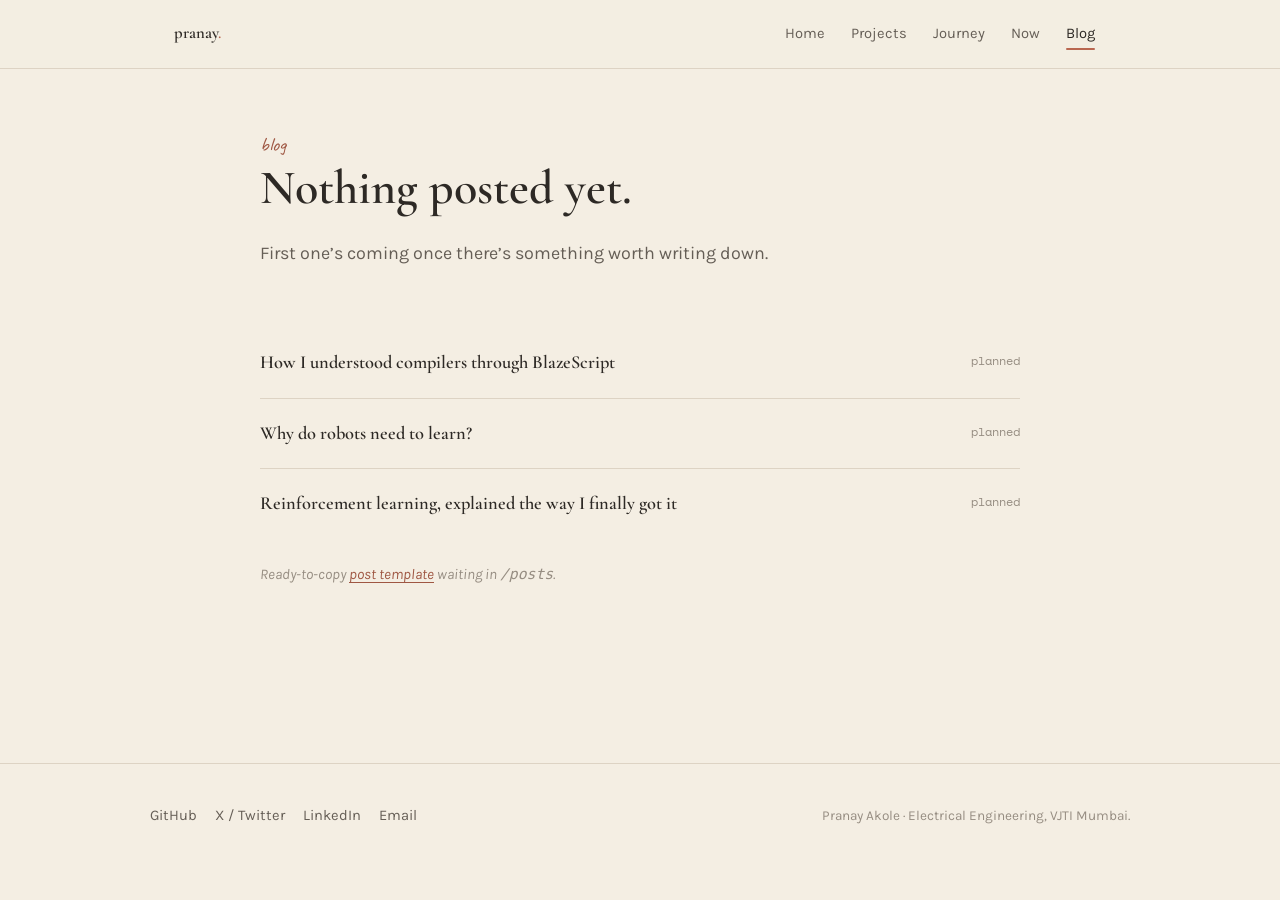
==== blog.html @ 7e92f746 "Add portfolio website" ====
<!DOCTYPE html>
<html lang="en">
<head>
<meta charset="UTF-8">
<meta name="viewport" content="width=device-width, initial-scale=1.0">
<title>Blog — Pranay Akole</title>
<meta name="description" content="Notes on what I'm learning.">
<link rel="preconnect" href="https://fonts.googleapis.com">
<link rel="preconnect" href="https://fonts.gstatic.com" crossorigin>
<link href="https://fonts.googleapis.com/css2?family=Cormorant+Garamond:wght@500;600;700&family=Karla:wght@400;500;600&family=Space+Mono:wght@400;500&family=Caveat:wght@500;600&display=swap" rel="stylesheet">
<link rel="stylesheet" href="css/style.css">
<meta name="theme-color" content="#f4eee3">
<link rel="icon" href="data:,">
</head>
<body>

<header class="site-header">
  <div class="site-header__inner">
    <a class="brand" href="index.html">pranay<span class="dot">.</span></a>
    <button class="nav-toggle" aria-expanded="false" aria-label="Toggle navigation">menu</button>
    <nav class="nav">
      <a href="index.html">Home</a>
      <a href="projects.html">Projects</a>
      <a href="journey.html">Journey</a>
      <a href="now.html">Now</a>
      <a href="blog.html" aria-current="page">Blog</a>
    </nav>
  </div>
</header>

<main>

  <section class="page-head wrap">
    <span class="page-head__kicker">blog</span>
    <h1>Nothing posted yet.</h1>
    <p class="lede">First one&rsquo;s coming once there&rsquo;s something worth writing down.</p>
  </section>

  <section class="section wrap" style="border-top:none; padding-top:0;">
    <ul style="list-style:none; margin:0; padding:0;">
      <li class="post-row" style="cursor:default;">
        <span class="post-row__title" style="display:block;">How I understood compilers through BlazeScript</span>
        <span class="post-row__meta">planned</span>
      </li>
      <li class="post-row" style="cursor:default;">
        <span class="post-row__title" style="display:block;">Why do robots need to learn?</span>
        <span class="post-row__meta">planned</span>
      </li>
      <li class="post-row" style="cursor:default; border-bottom:none;">
        <span class="post-row__title" style="display:block;">Reinforcement learning, explained the way I finally got it</span>
        <span class="post-row__meta">planned</span>
      </li>
    </ul>
    <p class="note-line" style="margin-top: 24px;">Ready-to-copy <a href="posts/template.html">post template</a> waiting in <code>/posts</code>.</p>
  </section>

</main>

<footer class="site-footer">
  <div class="site-footer__inner">
    <div class="footer-links">
      <a href="https://github.com/Pranayyy29" target="_blank" rel="noopener">GitHub</a>
      <a href="https://x.com/Pranomaly29" target="_blank" rel="noopener">X / Twitter</a>
      <a href="https://www.linkedin.com/in/pranay-akole-59083a36a" target="_blank" rel="noopener">LinkedIn</a>
      <a href="mailto:pranayakole333@gmail.com">Email</a>
      
    </div>
    <p class="footer-note">Pranay Akole &middot; Electrical Engineering, VJTI Mumbai.</p>
  </div>
</footer>

<script src="js/garage.js"></script>
<script src="js/script.js"></script>
</body>
</html>
---- css/style.css ----
/* =========================================================
   pranay akole — engineering notebook
   Design tokens
   ========================================================= */

/* Midnight-blue garage theme. Token names kept from the original
   notebook theme so every component below still works. To retune the
   whole site, change the values in this block only. */
 :root {
  color-scheme: light;
  --paper: #f4eee3;
  --paper-raised: #f8f3e9;
  --paper-deep: #ebe2d3;
  --ink: #2d2925;
  --ink-soft: #655e56;
  --ink-faint: #968d82;
  --line: #ddd3c4;
  --line-strong: #c9bdab;
  --accent: #b96750;
  --accent-deep: #9f5743;
  --accent-tint: #ead8cf;
  --accent-warm: #73816d;
  --font-display: "Cormorant Garamond", "Iowan Old Style", Georgia, serif;
  --font-body: "Karla", -apple-system, BlinkMacSystemFont, "Segoe UI", sans-serif;
  --font-mono: "Space Mono", ui-monospace, SFMono-Regular, Menlo, monospace;
  --font-hand: "Caveat", cursive;
  --radius: 2px;
  --content-width: 760px;
  --wide-width: 980px;
}

/* =========================================================
   Reset & base
   ========================================================= */

* { box-sizing: border-box; }

html {
  -webkit-text-size-adjust: 100%;
  scroll-behavior: smooth;
}

@media (prefers-reduced-motion: reduce) {
  html { scroll-behavior: auto; }
  *, *::before, *::after {
    animation-duration: 0.001ms !important;
    animation-iteration-count: 1 !important;
    transition-duration: 0.001ms !important;
    scroll-behavior: auto !important;
  }
}

body {
  margin: 0;
  background: var(--paper);
  color: var(--ink);
  font-family: var(--font-body);
  font-size: 17px;
  line-height: 1.6;
  -webkit-font-smoothing: antialiased;
}

img { max-width: 100%; display: block; }

a {
  color: var(--accent-deep);
  text-decoration-thickness: 1px;
  text-underline-offset: 3px;
}
a:hover { color: var(--accent); }

:focus-visible {
  outline: 2px solid var(--accent);
  outline-offset: 3px;
}

h1, h2, h3, h4 {
  font-family: var(--font-display);
  font-weight: 600;
  line-height: 1.15;
  margin: 0 0 0.5em;
  color: var(--ink);
}

p { margin: 0 0 1.1em; }

.wrap {
  max-width: var(--content-width);
  margin: 0 auto;
  padding: 0 24px;
}
.wrap--wide { max-width: var(--wide-width); }

/* =========================================================
   Site header / nav
   ========================================================= */

.site-header {
  border-bottom: 1px solid var(--line);
  background: rgba(244, 238, 227, 0.94);
  position: sticky;
  top: 0;
  z-index: 40;
}

.site-header__inner {
  max-width: var(--wide-width);
  margin: 0 auto;
  padding: 16px 24px;
  display: flex;
  align-items: center;
  justify-content: space-between;
  gap: 24px;
}

.brand {
  font-family: var(--font-display);
  font-weight: 600;
  font-size: 1.05rem;
  color: var(--ink);
  text-decoration: none;
  white-space: nowrap;
}
.brand:hover { color: var(--ink); }
.brand .dot { color: var(--accent); }

.nav {
  display: flex;
  gap: 4px;
  align-items: center;
  flex-wrap: wrap;
}

.nav a {
  color: var(--ink-soft);
  text-decoration: none;
  font-size: 0.92rem;
  padding: 6px 11px;
  border-radius: var(--radius);
  position: relative;
}

.nav a:hover { color: var(--ink); }

.nav a[aria-current="page"] {
  color: var(--ink);
}
.nav a[aria-current="page"]::after {
  content: "";
  position: absolute;
  left: 11px;
  right: 11px;
  bottom: 2px;
  height: 2px;
  background: var(--accent);
  border-radius: 2px;
}

.nav-toggle {
  display: none;
  background: none;
  border: 1px solid var(--line-strong);
  border-radius: var(--radius);
  padding: 6px 10px;
  font-family: var(--font-mono);
  font-size: 0.85rem;
  color: var(--ink);
  cursor: pointer;
}

@media (max-width: 640px) {
  .nav-toggle { display: inline-block; }
  .nav {
    display: none;
    flex-direction: column;
    align-items: flex-start;
    width: 100%;
    padding-top: 10px;
  }
  .nav.is-open { display: flex; }
  .site-header__inner { flex-wrap: wrap; }
}

/* =========================================================
   Footer
   ========================================================= */

.site-footer {
  border-top: 1px solid var(--line);
  margin-top: 96px;
  padding: 40px 24px 56px;
}

.site-footer__inner {
  max-width: var(--wide-width);
  margin: 0 auto;
  display: flex;
  flex-wrap: wrap;
  justify-content: space-between;
  gap: 24px;
  align-items: baseline;
}

.footer-links {
  display: flex;
  gap: 18px;
  flex-wrap: wrap;
}
.footer-links a {
  color: var(--ink-soft);
  text-decoration: none;
  font-size: 0.92rem;
}
.footer-links a:hover { color: var(--accent-deep); text-decoration: underline; }

.footer-note {
  color: var(--ink-faint);
  font-size: 0.85rem;
  max-width: 40ch;
}

/* =========================================================
   Home — quiet, editorial, personal
   ========================================================= */
.garage {
  position: relative;
  min-height: calc(100vh - 68px);
  padding: 74px 24px 70px;
  display: flex;
  align-items: center;
  justify-content: center;
}

.intro-card {
  position: relative;
  width: min(100%, 900px);
  background: transparent;
  border: 0;
  border-radius: 0;
  padding: 12px 18px 24px;
  box-shadow: none;
}

.intro-card::before { display: none; }

.intro-card__eyebrow {
  font-family: var(--font-body);
  font-size: 0.78rem;
  letter-spacing: 0.06em;
  text-transform: lowercase;
  color: var(--accent);
  display: inline-block;
  margin-bottom: 12px;
}

.intro-card h1 {
  font-size: clamp(4rem, 8vw, 6.8rem);
  font-weight: 600;
  letter-spacing: -0.045em;
  margin: 0 0 4px;
}

.intro-card__tags {
  color: var(--ink-soft);
  font-size: 0.95rem;
  margin-bottom: 38px;
}
.intro-card__tags .sep { color: var(--accent); margin: 0 7px; }

.intro-card__copy { max-width: 58ch; }
/* Home portrait — intentionally feels like a real photo pinned into a notebook. */
.intro-layout {
  display: grid;
  grid-template-columns: minmax(0, 1fr) 190px;
  gap: 34px;
  align-items: start;
}

.intro-card__photo {
  position: relative;
  margin: 8px 0 0;
  width: 190px;
  transform: rotate(1.5deg);
}
.intro-card__photo img {
  width: 190px;
  height: 244px;
  object-fit: cover;
  object-position: center 28%;
  border: 1px solid rgba(45, 41, 37, .18);
  border-radius: 48% 48% 4% 4% / 20% 20% 3% 3%;
  box-shadow: 5px 7px 0 rgba(45, 41, 37, .07);
  filter: saturate(.92) contrast(.98);
}

.intro-card__photo::after {
  content: "";
  position: absolute;
  inset: 7px -5px -6px 5px;
  border: 1px solid rgba(185, 103, 80, .28);
  border-radius: 50% 44% 3% 5% / 18% 21% 4% 3%;
  z-index: -1;
  transform: rotate(-2deg);
}

.photo-tape {
  position: absolute;
  width: 54px;
  height: 16px;
  top: -8px;
  left: 68px;
  background: rgba(215, 191, 145, .52);
  transform: rotate(-4deg);
  z-index: 2;
}

.intro-card__photo figcaption {
  font-family: var(--font-hand);
  color: var(--ink-faint);
  font-size: 1rem;
  text-align: center;
  margin-top: 7px;
  transform: rotate(-1deg);
}

.intro-card p {
  font-size: 1.08rem;
  line-height: 1.68;
  margin-bottom: 0.92em;
}
.intro-card__copy p:first-child {
  font-family: var(--font-display);
  font-size: 2rem;
  line-height: 1;
  margin-bottom: 0.55em;
}
.intro-card__copy strong { font-weight: 600; color: var(--ink); }
.intro-card__copy a { color: var(--accent-deep); text-decoration: underline; text-underline-offset: 3px; }
.intro-card__closing {
  font-family: var(--font-display);
  font-size: 1.65rem !important;
  margin-top: 22px;
  color: var(--ink);
}

.intro-card__now {
  display: inline-block;
  margin-top: 14px;
  padding-top: 12px;
  border-top: 1px solid var(--line);
  color: var(--ink-soft);
  font-size: 0.95rem !important;
}
.intro-card__now a { color: var(--accent-deep); text-decoration: none; }
.intro-card__now a:hover { text-decoration: underline; }

.intro-card__links {
  margin-top: 34px;
  display: flex;
  gap: 20px;
  flex-wrap: wrap;
  font-size: 0.92rem;
}
.intro-card__links a {
  color: var(--ink-soft);
  text-decoration: none;
  border-bottom: 1px solid transparent;
}
.intro-card__links a:hover { color: var(--accent-deep); border-color: var(--accent-deep); }

@media (max-width: 760px) {
  .intro-layout { grid-template-columns: 1fr; gap: 22px; }
  .intro-card__photo { order: -1; width: 150px; margin: 0 0 4px 6px; }
  .intro-card__photo img { width: 150px; height: 190px; }
  .photo-tape { left: 52px; }
}

@media (max-width: 640px) {
  .garage { min-height: auto; padding: 54px 18px 50px; align-items: flex-start; }
  .intro-card { padding: 8px 4px 18px; }
  .intro-card h1 { font-size: clamp(3.7rem, 18vw, 5rem); }
  .intro-card__tags { margin-bottom: 30px; }
  .intro-card p { font-size: 1.03rem; }
}

/* =========================================================
   Buttons
   ========================================================= */

.btn {
  display: inline-flex;
  align-items: center;
  gap: 8px;
  font-family: var(--font-body);
  font-size: 0.94rem;
  padding: 10px 18px;
  border-radius: var(--radius);
  text-decoration: none;
  border: 1px solid var(--ink);
  color: var(--ink);
  transition: transform 0.15s ease, background 0.15s ease, color 0.15s ease;
}
.btn:hover { background: var(--ink); color: var(--paper); transform: translateY(-1px); }

.btn--accent {
  border-color: var(--accent-deep);
  background: var(--accent);
  color: #f8f3e9;
}
.btn--accent:hover { background: var(--accent-deep); color: #f8f3e9; }

/* =========================================================
   Sections
   ========================================================= */

.section {
  padding: 64px 0;
}
.section + .section { border-top: 1px solid var(--line); }

.section__label {
  font-family: var(--font-mono);
  font-size: 0.78rem;
  letter-spacing: 0.04em;
  color: var(--accent-deep);
  margin-bottom: 10px;
}

.section h2 {
  font-size: clamp(1.7rem, 3.4vw, 2.3rem);
  margin-bottom: 0.6em;
}

.lede {
  font-size: 1.12rem;
  color: var(--ink-soft);
  max-width: 62ch;
}

/* =========================================================
   Page header (non-home pages)
   ========================================================= */

.page-head {
  padding: 60px 0 40px;
}
.page-head__kicker {
  font-family: var(--font-hand);
  font-size: 1.25rem;
  color: var(--accent-deep);
  transform: rotate(-1deg);
  display: inline-block;
}
.page-head h1 {
  font-size: clamp(2.1rem, 5vw, 3rem);
}
.page-head .lede { margin-top: 8px; }

/* =========================================================
   Cards / project blocks
   ========================================================= */

.card {
  background: var(--paper-raised);
  border: 1px solid var(--line);
  border-radius: var(--radius);
  padding: 28px 30px;
}

.project {
  border: 1px solid var(--line);
  border-radius: var(--radius);
  padding: 32px 34px;
  margin-bottom: 28px;
  background: var(--paper-raised);
  position: relative;
}

.project-list {
  list-style: none;
  margin: 0;
  padding: 0;
}

.project__num {
  font-family: var(--font-mono);
  font-size: 0.82rem;
  color: var(--ink-faint);
  position: absolute;
  top: 30px;
  right: 34px;
}

.project__meta {
  display: flex;
  flex-wrap: wrap;
  gap: 8px;
  margin-bottom: 14px;
}

.tag {
  font-family: var(--font-mono);
  font-size: 0.74rem;
  padding: 3px 9px;
  border: 1px solid var(--line-strong);
  border-radius: 999px;
  color: var(--ink-soft);
  background: var(--paper);
}

.project h3 {
  font-size: 1.5rem;
  margin-bottom: 0.35em;
}

.project__role {
  color: var(--ink-soft);
  font-size: 0.95rem;
  margin-bottom: 14px;
}

.project ul {
  margin: 0 0 16px;
  padding-left: 1.2em;
}
.project li { margin-bottom: 6px; }

.project__links {
  display: flex;
  gap: 16px;
  flex-wrap: wrap;
  font-size: 0.92rem;
}
.project__links a {
  color: var(--accent-deep);
  text-decoration: none;
  border-bottom: 1px solid var(--line-strong);
}
.project__links a:hover { border-color: var(--accent-deep); }

.status {
  font-family: var(--font-mono);
  font-size: 0.74rem;
  color: var(--ink-faint);
  display: inline-flex;
  align-items: center;
  gap: 6px;
}
.status::before {
  content: "";
  width: 7px;
  height: 7px;
  border-radius: 50%;
  background: var(--ink-faint);
}
.status--live::before { background: var(--accent); }
.status--progress::before { background: var(--accent-warm); }

.note-line {
  color: var(--ink-faint);
  font-size: 0.92rem;
  font-style: italic;
}

.future-grid {
  display: grid;
  grid-template-columns: repeat(auto-fit, minmax(240px, 1fr));
  gap: 20px;
  margin-top: 8px;
}

.future-card {
  border: 1px dashed var(--line-strong);
  border-radius: var(--radius);
  padding: 22px 22px;
  background: transparent;
}
.future-card h4 {
  font-size: 1.05rem;
  margin-bottom: 6px;
}
.future-card p {
  color: var(--ink-soft);
  font-size: 0.94rem;
  margin-bottom: 8px;
}

/* =========================================================
   Timeline (journey)
   ========================================================= */

.timeline {
  position: relative;
  margin-top: 20px;
  padding-left: 28px;
  border-left: 2px solid var(--line-strong);
}

.timeline__year {
  position: relative;
  margin-bottom: 44px;
}
.timeline__year:last-child { margin-bottom: 0; }

.timeline__year::before {
  content: "";
  position: absolute;
  left: -33px;
  top: 4px;
  width: 12px;
  height: 12px;
  border-radius: 50%;
  background: var(--paper);
  border: 2px solid var(--accent);
}

.timeline__year--now::before {
  background: var(--accent);
}

.timeline__label {
  font-family: var(--font-mono);
  font-size: 0.82rem;
  color: var(--accent-deep);
  margin-bottom: 8px;
}

.timeline__items {
  list-style: none;
  margin: 0;
  padding: 0;
}
.timeline__items li {
  padding: 3px 0;
  color: var(--ink);
}
.timeline__items li .muted {
  color: var(--ink-faint);
}

/* =========================================================
   Now / currently
   ========================================================= */

.now-item {
  border-bottom: 1px solid var(--line);
  padding: 26px 0;
}
.now-item:first-of-type { padding-top: 0; }
.now-item h3 {
  font-size: 1.25rem;
  margin-bottom: 6px;
}
.now-item p { color: var(--ink-soft); margin-bottom: 0; }
.now-item .tag { margin-bottom: 10px; display: inline-block; }

/* =========================================================
   Writing / blog list
   ========================================================= */

.post-row {
  display: flex;
  justify-content: space-between;
  gap: 20px;
  padding: 20px 0;
  border-bottom: 1px solid var(--line);
  text-decoration: none;
  color: inherit;
}
.post-row:hover .post-row__title { color: var(--accent-deep); }
.post-row__title {
  font-family: var(--font-display);
  font-size: 1.15rem;
  font-weight: 600;
  color: var(--ink);
}
.post-row__excerpt {
  color: var(--ink-soft);
  font-size: 0.92rem;
  margin-top: 4px;
}
.post-row__meta {
  font-family: var(--font-mono);
  font-size: 0.78rem;
  color: var(--ink-faint);
  white-space: nowrap;
  padding-top: 3px;
}

.post-body {
  max-width: 68ch;
}
.post-body h2 { margin-top: 1.6em; }
.post-body p, .post-body li { font-size: 1.05rem; }
.post-body pre {
  background: var(--paper-deep);
  border: 1px solid var(--line);
  border-radius: var(--radius);
  padding: 16px 18px;
  overflow-x: auto;
  font-family: var(--font-mono);
  font-size: 0.88rem;
}

/* =========================================================
   About page
   ========================================================= */

.about-lead {
  font-size: 1.25rem;
  font-family: var(--font-display);
  font-weight: 500;
  max-width: 34ch;
  margin-bottom: 1em;
}

.trait-list {
  display: flex;
  flex-wrap: wrap;
  gap: 10px;
  margin: 20px 0 0;
  padding: 0;
  list-style: none;
}
.trait-list li {
  font-family: var(--font-mono);
  font-size: 0.82rem;
  border: 1px solid var(--line-strong);
  padding: 5px 11px;
  border-radius: var(--radius);
  color: var(--ink-soft);
}

/* =========================================================
   Contact / closing
   ========================================================= */

.closing {
  text-align: left;
}
.closing h2 { font-size: clamp(2rem, 4.5vw, 2.8rem); max-width: 16ch; }

/* =========================================================
   Doodle / sketch elements
   ========================================================= */

.sketch { color: var(--ink-faint); }
.sketch path, .sketch line, .sketch circle, .sketch polyline {
  stroke: var(--accent-deep);
}

.draw-path {
  stroke-dasharray: 340;
  stroke-dashoffset: 340;
}
@media (prefers-reduced-motion: no-preference) {
  .draw-path.is-drawn {
    animation: draw 1.4s ease forwards 0.2s;
  }
}
.draw-path.is-drawn { stroke-dashoffset: 0; }
@keyframes draw {
  to { stroke-dashoffset: 0; }
}

/* =========================================================
   Utility
   ========================================================= */

.mt-0 { margin-top: 0; }
.text-ink-soft { color: var(--ink-soft); }
.visually-hidden {
  position: absolute;
  width: 1px; height: 1px;
  overflow: hidden;
  clip: rect(0 0 0 0);
  white-space: nowrap;
}

/* =========================================================
   Sketch workshop scene — two interactive hand-drawn robot arms
   ========================================================= */
main, .site-footer { position: relative; z-index: 2; }

.garage-scene {
  position: fixed;
  inset: 0;
  z-index: 0;
  overflow: hidden;
  pointer-events: none;
  background: var(--paper);
}

.garage-scene::before {
  content: "";
  position: absolute;
  inset: 0;
  opacity: .24;
  background-image:
    repeating-linear-gradient(0deg, rgba(65,55,45,.035) 0 1px, transparent 1px 5px),
    repeating-linear-gradient(90deg, rgba(65,55,45,.025) 0 1px, transparent 1px 7px);
}

.garage-wall { position: absolute; inset: 0; }
.garage-wall::after {
  content: "";
  position: absolute;
  left: 7%; right: 7%; top: 15%;
  border-top: 1px solid rgba(90,78,64,.13);
  transform: rotate(-.25deg);
}

.garage-monitor { display: none; }
.garage-floor { display: none; }

.garage-arm {
  position: absolute;
  bottom: -10px;
  height: min(86vh, 790px);
  width: clamp(190px, calc((100vw - 760px) / 2 + 110px), 390px);
  pointer-events: auto;
  cursor: pointer;
  opacity: .92;
  transition: opacity .25s ease, transform .25s ease;
}
.garage-arm:hover { opacity: 1; }
.garage-arm.arm-tapped { animation: armTap .28s ease-out; }
@keyframes armTap { 0% { margin-top: 0; } 45% { margin-top: -6px; } 100% { margin-top: 0; } }
.garage-arm svg { width: 100%; height: 100%; display: block; overflow: visible; }
.garage-arm--left { left: -8px; }
.garage-arm--right { right: -8px; transform: scaleX(-1); }
.garage-arm--right:hover { transform: scaleX(-1) translateY(-2px); }

/* The arm is intentionally flat and slightly imperfect: ink outlines,
   paper-coloured metal, muted terracotta joints, no glossy 3D shading. */
.garage-arm svg .sketch-line { vector-effect: non-scaling-stroke; }

.arm-led { animation: none; }

@media (max-width: 1100px) {
  .garage-arm { opacity: .28; width: 210px; height: 70vh; }
}
@media (max-width: 760px) {
  .garage-arm { opacity: .18; width: 145px; height: 52vh; bottom: -8px; }
  .garage-arm--left { left: -38px; }
  .garage-arm--right { right: -38px; }
}
@media (max-width: 520px) {
  .garage-arm { display: none; }
}
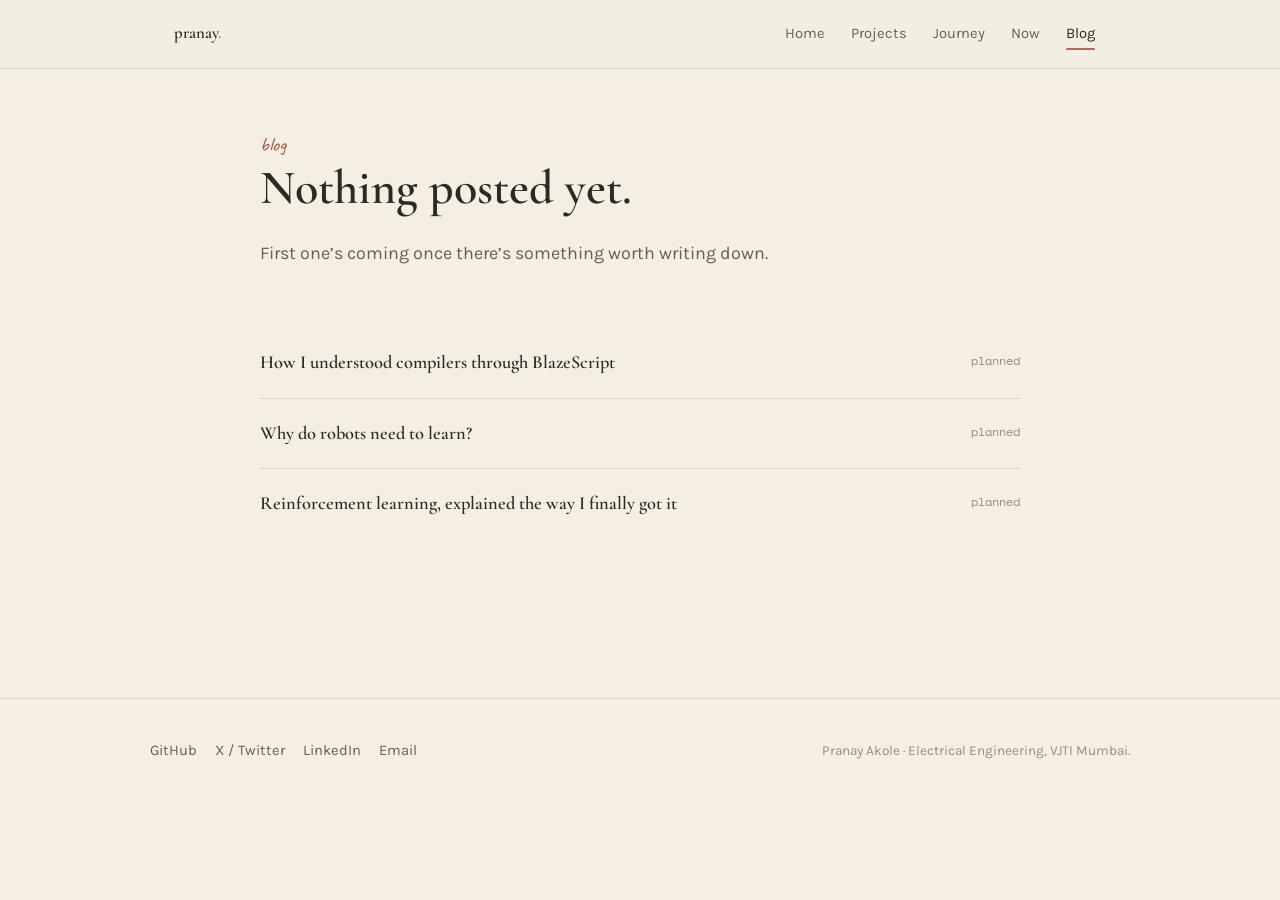
==== commit 48c3820b: "Update blog.html" ====
--- a/blog.html
+++ b/blog.html
@@ -51,7 +51,6 @@
         <span class="post-row__meta">planned</span>
       </li>
     </ul>
-    <p class="note-line" style="margin-top: 24px;">Ready-to-copy <a href="posts/template.html">post template</a> waiting in <code>/posts</code>.</p>
   </section>
 
 </main>
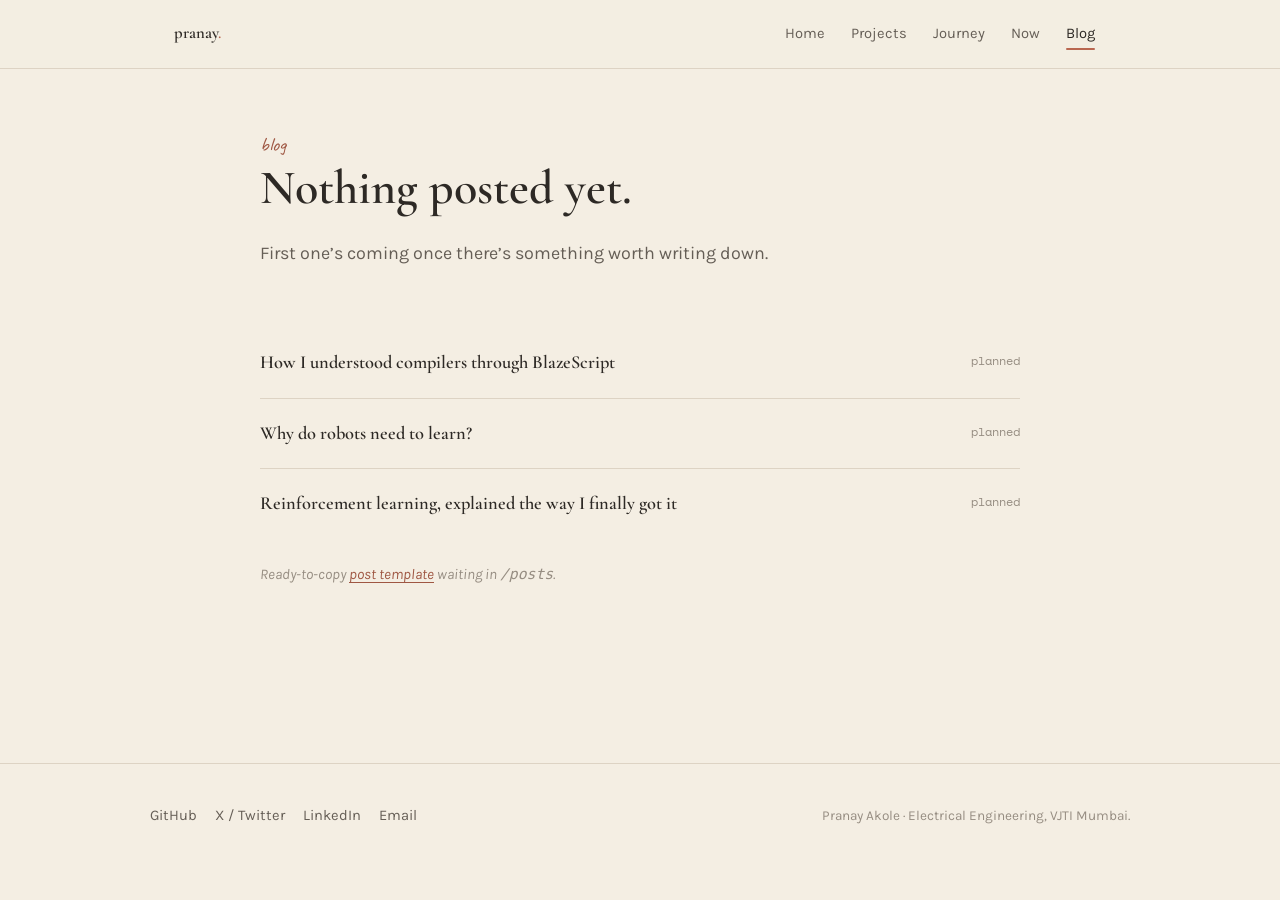
==== commit e45fb9e8: "Add files via upload" ====
--- a/blog.html
+++ b/blog.html
@@ -51,6 +51,7 @@
         <span class="post-row__meta">planned</span>
       </li>
     </ul>
+    <p class="note-line" style="margin-top: 24px;">Ready-to-copy <a href="posts/template.html">post template</a> waiting in <code>/posts</code>.</p>
   </section>
 
 </main>
--- a/css/style.css
+++ b/css/style.css
@@ -848,3 +848,28 @@
 @media (max-width: 520px) {
   .garage-arm { display: none; }
 }
+
+/* SRA VJTI link */
+.sra-link {
+  display: inline-flex;
+  align-items: center;
+  justify-content: center;
+  margin-left: 12px;
+  line-height: 0;
+}
+.sra-link img {
+  width: 26px;
+  height: 26px;
+  object-fit: contain;
+  display: block;
+  opacity: .78;
+  transition: opacity .2s ease, transform .2s ease;
+}
+.sra-link:hover img {
+  opacity: 1;
+  transform: rotate(-3deg) scale(1.06);
+}
+@media (max-width: 520px) {
+  .sra-link { margin-left: 8px; }
+  .sra-link img { width: 23px; height: 23px; }
+}
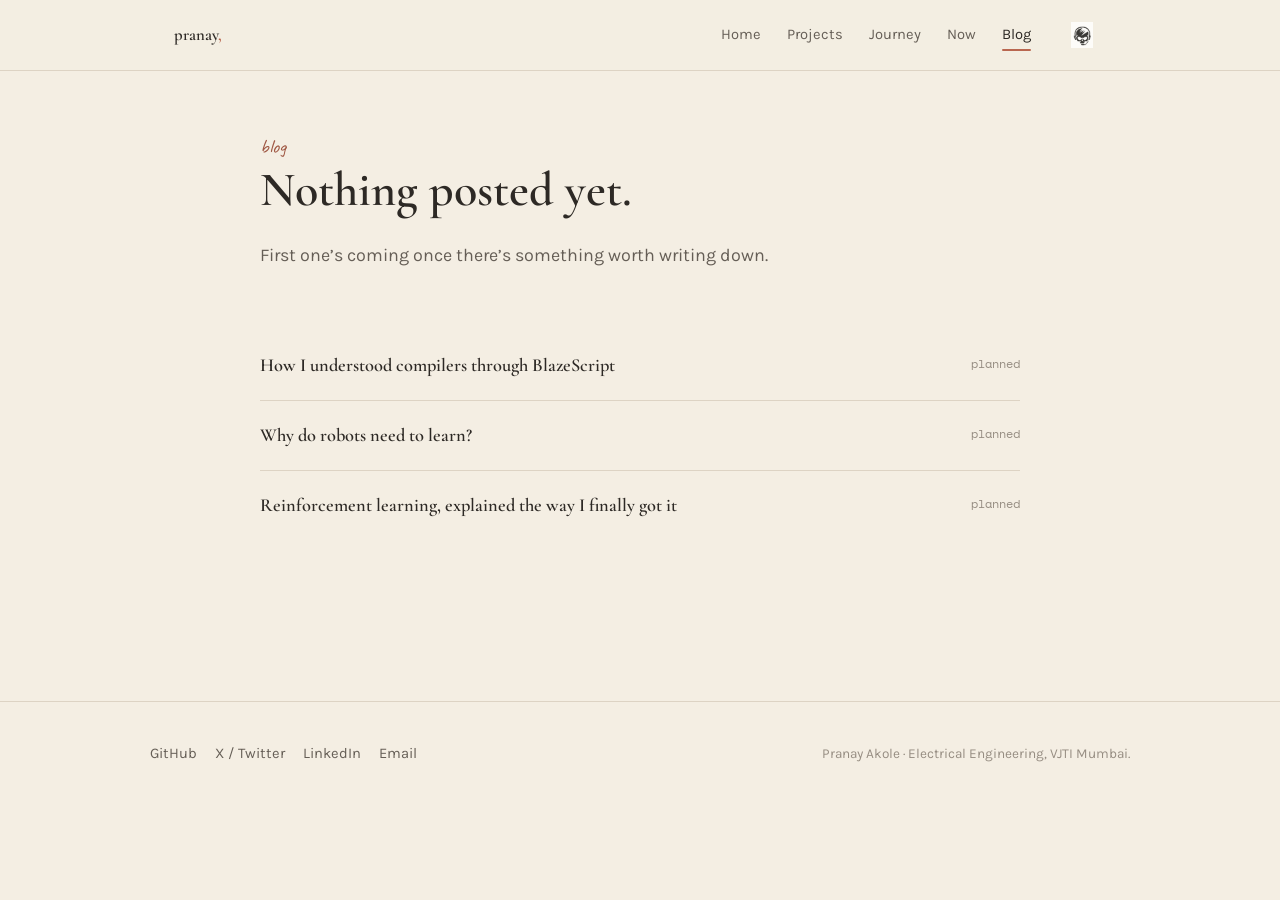
==== commit f5ac4969: "Add files via upload" ====
--- a/blog.html
+++ b/blog.html
@@ -16,7 +16,7 @@
 
 <header class="site-header">
   <div class="site-header__inner">
-    <a class="brand" href="index.html">pranay<span class="dot">.</span></a>
+    <a class="brand" href="index.html">pranay<span class="dot">,</span></a>
     <button class="nav-toggle" aria-expanded="false" aria-label="Toggle navigation">menu</button>
     <nav class="nav">
       <a href="index.html">Home</a>
@@ -24,6 +24,9 @@
       <a href="journey.html">Journey</a>
       <a href="now.html">Now</a>
       <a href="blog.html" aria-current="page">Blog</a>
+      <a class="sra-link" href="https://sravjti.in/" target="_blank" rel="noopener" aria-label="Society of Robotics and Automation, VJTI">
+        <img src="assets/sra-logo.png" alt="SRA VJTI">
+      </a>
     </nav>
   </div>
 </header>
@@ -51,7 +54,6 @@
         <span class="post-row__meta">planned</span>
       </li>
     </ul>
-    <p class="note-line" style="margin-top: 24px;">Ready-to-copy <a href="posts/template.html">post template</a> waiting in <code>/posts</code>.</p>
   </section>
 
 </main>
--- a/css/style.css
+++ b/css/style.css
@@ -849,7 +849,7 @@
   .garage-arm { display: none; }
 }
 
-/* SRA VJTI link */
+/* Society of Robotics and Automation (VJTI) */
 .sra-link {
   display: inline-flex;
   align-items: center;
@@ -862,7 +862,7 @@
   height: 26px;
   object-fit: contain;
   display: block;
-  opacity: .78;
+  opacity: .8;
   transition: opacity .2s ease, transform .2s ease;
 }
 .sra-link:hover img {
